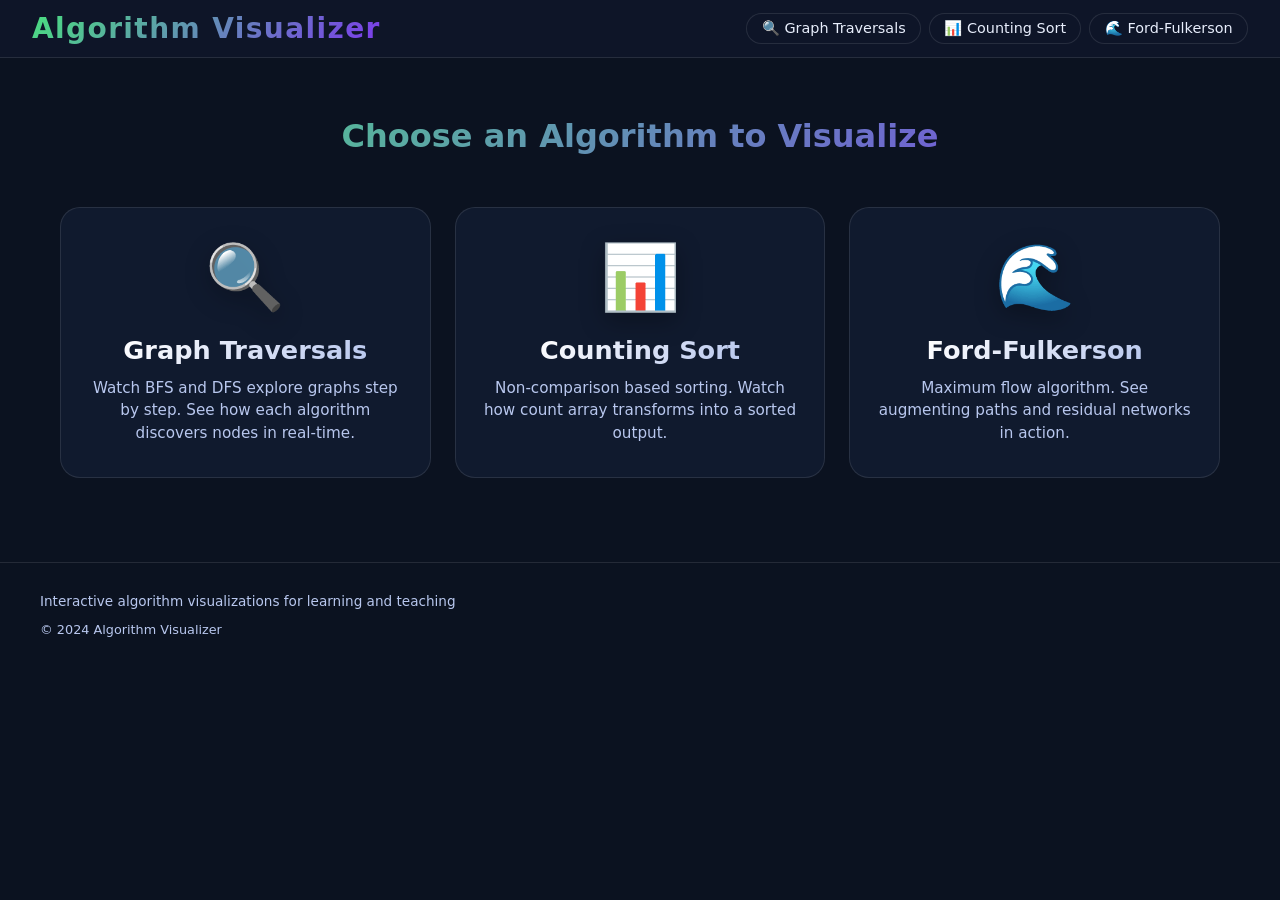
==== index.html @ 4090ae4c "Добавляю пока то, что работает" ====
<!DOCTYPE html>
<html lang="en">
<head>
  <meta charset="UTF-8">
  <meta name="viewport" content="width=device-width, initial-scale=1.0">
  <title>Algorithm Visualizer - Home</title>
  <link rel="stylesheet" href="css/main.css">
</head>
<body>
  <header class="header">
    <h1>Algorithm Visualizer</h1>
    <div class="nav-container"></div>
  </header>

  <main class="main main--home">
    <h2>Choose an Algorithm to Visualize</h2>
    
    <div class="algorithm-grid">
      <a href="pages/graph.html" class="algorithm-card">
        <div class="algorithm-icon">🔍</div>
        <div class="algorithm-title">Graph Traversals</div>
        <div class="algorithm-description">
          Watch BFS and DFS explore graphs step by step. 
          See how each algorithm discovers nodes in real-time.
        </div>
      </a>
      
      <a href="pages/counting.html" class="algorithm-card">
        <div class="algorithm-icon">📊</div>
        <div class="algorithm-title">Counting Sort</div>
        <div class="algorithm-description">
          Non-comparison based sorting. Watch how count array 
          transforms into a sorted output.
        </div>
      </a>
      
      <a href="pages/ford-fulkerson.html" class="algorithm-card">
        <div class="algorithm-icon">🌊</div>
        <div class="algorithm-title">Ford-Fulkerson</div>
        <div class="algorithm-description">
          Maximum flow algorithm. See augmenting paths 
          and residual networks in action.
        </div>
      </a>
    </div>
  </main>

  <footer class="footer">
    <div class="footer-inner">
      <p>Interactive algorithm visualizations for learning and teaching</p>
      <p style="font-size: 0.8rem; margin-top: 8px;">© 2024 Algorithm Visualizer</p>
    </div>
  </footer>

  <script src="js/core/navigation.js"></script>
</body>
</html>
---- css/main.css ----
:root {
  /* Цветовая схема (из counting.css) */
  --bg: #0b1220;
  --panel: #101a2e;
  --panel2: #0f1930;
  --text: #e8eefc;
  --muted: #b8c7ee;
  --border: rgba(255,255,255,.10);
  
  /* Акцентные цвета */
  --primary: #4f7cff;
  --primary-hover: #6aa0ff;
  --success: #34d399;
  --warning: #ffcc66;
  --danger: #fb7185;
  --accent: #a78bfa;
  
  --shadow: 0 16px 40px rgba(0,0,0,.35);
}

* { box-sizing: border-box; }
html, body { height: 100%; }

body {
  margin: 0;
  font-family: ui-sans-serif, system-ui, -apple-system, sans-serif;
  background: var(--bg);
  color: var(--text);
}

/* ===== ШАПКА И НАВИГАЦИЯ ===== */
.header {
  padding: 0.75rem 2rem;
  background: rgba(15, 23, 42, 0.9);
  border-bottom: 1px solid var(--border);
  backdrop-filter: blur(10px);
  display: flex;
  flex-wrap: wrap;
  align-items: center;
  justify-content: space-between;
  gap: 1rem;
}

.header h1 {
  font-size: 1.75rem;
  letter-spacing: 0.05em;
  margin: 0;
  background: linear-gradient(135deg, #4ade80, #7c3aed);
  -webkit-background-clip: text;
  -webkit-text-fill-color: transparent;
  background-clip: text;
}

.nav {
  display: flex;
  flex-wrap: wrap;
  gap: 0.5rem;
}

.nav-link {
  text-decoration: none;
  font-size: 0.9rem;
  padding: 0.4rem 0.9rem;
  border-radius: 999px;
  border: 1px solid var(--border);
  color: var(--text);
  background: rgba(15, 23, 42, 0.6);
  transition: all 0.12s ease;
}

.nav-link:hover {
  background: rgba(48, 51, 55, 0.9);
  transform: translateY(-1px);
  border-color: rgba(255,255,255,.2);
}

.nav-link--active {
  background: linear-gradient(135deg, #4ade80, #7c3aed);
  border-color: transparent;
}

/* ===== КОНТРОЛЫ ВОСПРОИЗВЕДЕНИЯ ===== */
.playback-controls {
  background: linear-gradient(180deg, rgba(255,255,255,.04), rgba(255,255,255,.02));
  border: 1px solid var(--border);
  border-radius: 14px;
  padding: 14px;
  box-shadow: var(--shadow);
  margin-bottom: 1rem;
}

.controls-row {
  display: flex;
  gap: 10px;
  flex-wrap: wrap;
  align-items: center;
}

.controls-row-playback {
  flex-wrap: nowrap;
  align-items: center;
}

/* Кнопки с иконками */
.icon-btn {
  width: 44px;
  height: 44px;
  display: flex;
  align-items: center;
  justify-content: center;
  padding: 8px;
}

.icon-btn svg {
  width: 28px;
  height: 28px;
  fill: currentColor;
}

/* Базовый стиль кнопок */
.btn {
  cursor: pointer;
  border-radius: 12px;
  border: 1px solid var(--border);
  padding: 10px 14px;
  background: rgba(255,255,255,.06);
  color: var(--text);
  font-weight: 600;
  transition: all 0.15s ease;
}

.btn:hover:not(:disabled) {
  background: rgba(255,255,255,.12);
  transform: translateY(-1px);
}

.btn:active:not(:disabled) {
  transform: translateY(1px);
}

.btn:disabled {
  opacity: 0.5;
  cursor: not-allowed;
}

/* ===== КОМПОНЕНТ УПРАВЛЕНИЯ СКОРОСТЬЮ ===== */
.speed-control {
  display: flex;
  align-items: center;
  gap: 12px;
  margin-left: 8px;
}

.speed-label {
  display: flex;
  align-items: center;
  gap: 8px;
  color: var(--muted);
  font-weight: 600;
  white-space: nowrap;
}

.speed-value {
  color: var(--text);
  background: rgba(255,255,255,.1);
  padding: 4px 8px;
  border-radius: 6px;
  font-size: 0.9rem;
}

.speed-slider {
  width: 120px;
  accent-color: var(--primary);
}

/* ===== ПОЛЯ ВВОДА ===== */
.input-field {
  padding: 8px 12px;
  border: 1px solid var(--border);
  border-radius: 8px;
  background: rgba(0,0,0,.2);
  color: var(--text);
  font-size: 0.9rem;
  flex: 1;
  min-width: 200px;
}

.input-field:focus {
  outline: none;
  border-color: var(--primary);
}

/* ===== ПАНЕЛИ ===== */
.panel {
  background: linear-gradient(180deg, rgba(255,255,255,.03), rgba(255,255,255,.015));
  border: 1px solid var(--border);
  border-radius: 14px;
  padding: 16px;
  box-shadow: var(--shadow);
}

.panel-header {
  display: flex;
  justify-content: space-between;
  align-items: center;
  margin-bottom: 12px;
}

.panel-header h2 {
  margin: 0;
  font-size: 1.1rem;
  color: #d8e5ff;
}

/* ===== ЛЕГЕНДА ===== */
.legend {
  display: flex;
  gap: 16px;
  flex-wrap: wrap;
  color: var(--muted);
  font-size: 0.85rem;
}

.legend-item {
  display: flex;
  align-items: center;
  gap: 6px;
}

.swatch {
  width: 12px;
  height: 12px;
  border-radius: 4px;
  border: 1px solid var(--border);
}

/* Цвета для разных состояний */
.swatch-active { background: var(--warning); }
.swatch-calc { background: var(--accent); }
.swatch-place { background: var(--success); }
.swatch-filled { background: var(--primary); }

/* ===== БЕЙДЖ ФАЗЫ ===== */
.phase-badge {
  font-size: 0.85rem;
  padding: 4px 12px;
  border-radius: 999px;
  border: 1px solid var(--border);
  background: rgba(255,255,255,.05);
  color: var(--muted);
}

.phase-badge.phase1 { 
  color: #ffe3a7; 
  border-color: rgba(255,204,102,.35); 
  background: rgba(255,204,102,.12); 
}

.phase-badge.phase2 { 
  color: #e9ddff; 
  border-color: rgba(167,139,250,.40); 
  background: rgba(167,139,250,.12); 
}

.phase-badge.phase3 { 
  color: #caffea; 
  border-color: rgba(52,211,153,.38); 
  background: rgba(52,211,153,.12); 
}

.phase-badge.done { 
  color: #cfe3ff; 
  border-color: rgba(79,124,255,.40); 
  background: rgba(79,124,255,.12); 
}

/* ===== ОБЛАСТЬ ВИЗУАЛИЗАЦИИ ===== */
.viz-area {
  background: linear-gradient(180deg, rgba(255,255,255,.02), rgba(0,0,0,.10));
  border-radius: 12px;
  border: 1px dashed var(--border);
  padding: 12px;
}

.viz-svg {
  width: 100%;
  height: auto;
  display: block;
}

/* ===== ТЕКСТОВЫЕ ПОДСКАЗКИ ===== */
.calc-line {
  min-height: 24px;
  padding: 12px 8px 8px;
  color: var(--muted);
  font-size: 0.9rem;
  font-family: 'Monaco', 'Menlo', monospace;
}

.calc-line strong {
  color: var(--text);
  background: rgba(255,255,255,.1);
  padding: 2px 6px;
  border-radius: 4px;
}

/* ===== ПАНЕЛЬ ПОЯСНЕНИЙ ===== */
.explanation-panel {
  background: rgba(255,255,255,.02);
  border-radius: 14px;
  padding: 16px;
  margin-top: 1rem;
}

.explanation-panel h2 {
  font-size: 1.1rem;
  margin-top: 0;
  margin-bottom: 12px;
  color: #d8e5ff;
}

.notes {
  margin: 0 0 0 20px;
  color: var(--muted);
  line-height: 1.6;
}

.notes li {
  margin-bottom: 8px;
}

.notes strong {
  color: var(--text);
}

/* ===== ФУТЕР ===== */
.footer {
  padding: 16px 24px;
  color: var(--muted);
  border-top: 1px solid var(--border);
  margin-top: 2rem;
}

.footer-inner {
  max-width: 1200px;
  margin: 0 auto;
  font-size: 0.85rem;
}

/* ===== АНИМАЦИИ ===== */
@keyframes pulse {
  0% { transform: scale(1); }
  50% { transform: scale(1.2); fill: var(--warning); }
  100% { transform: scale(1); }
}

.cell-text.highlight {
  animation: pulse 0.3s ease-out;
  fill: var(--warning) !important;
  font-weight: bold;
}

@keyframes float-down {
  0% { opacity: 1; transform: translateY(0); }
  80% { opacity: 1; transform: translateY(25px); }
  100% { opacity: 0; transform: translateY(35px); }
}

.floating-plus {
  position: fixed;
  color: var(--warning);
  font-size: 24px;
  font-weight: bold;
  text-shadow: 0 0 10px rgba(0,0,0,.5);
  pointer-events: none;
  z-index: 9999;
  animation: float-down 0.5s linear forwards;
}

/* ===== АДАПТИВНОСТЬ ===== */
@media (max-width: 720px) {
  .header {
    padding: 0.5rem 1rem;
  }
  
  .header h1 {
    font-size: 1.25rem;
  }
  
  .controls-row-playback {
    flex-wrap: wrap;
  }
  
  .speed-control {
    flex-wrap: wrap;
    margin-left: 0;
  }
  
  .speed-slider {
    width: 100%;
  }
}

/* ===== ГЛАВНАЯ СТРАНИЦА ===== */
.main--home {
  align-items: center;
  text-align: center;
  padding: 2rem;
}

.main--home h2 {
  margin-bottom: 2rem;
  font-size: 2rem;
  background: linear-gradient(135deg, #4ade80, #7c3aed);
  -webkit-background-clip: text;
  -webkit-text-fill-color: transparent;
  background-clip: text;
}

.algorithm-grid {
  display: grid;
  grid-template-columns: repeat(auto-fit, minmax(280px, 1fr));
  gap: 24px;
  max-width: 1200px;
  margin: 0 auto;
  padding: 20px;
}

.algorithm-card {
  background: var(--panel);
  border: 1px solid var(--border);
  border-radius: 20px;
  padding: 32px 24px;
  text-decoration: none;
  color: var(--text);
  transition: all 0.3s ease;
  display: flex;
  flex-direction: column;
  align-items: center;
  text-align: center;
}

.algorithm-card:hover {
  transform: translateY(-6px);
  border-color: var(--primary);
  box-shadow: 0 20px 40px rgba(79, 124, 255, 0.2);
  background: linear-gradient(145deg, var(--panel), #1a2a42);
}

.algorithm-icon {
  font-size: 64px;
  margin-bottom: 20px;
  filter: drop-shadow(0 8px 12px rgba(0,0,0,0.3));
}

.algorithm-title {
  font-size: 1.6rem;
  font-weight: 600;
  margin-bottom: 12px;
  background: linear-gradient(135deg, #fff, #b8c7ee);
  -webkit-background-clip: text;
  -webkit-text-fill-color: transparent;
  background-clip: text;
}

.algorithm-description {
  color: var(--muted);
  font-size: 0.95rem;
  line-height: 1.5;
}

/* Адаптивность для главной */
@media (max-width: 768px) {
  .main--home {
    padding: 1rem;
  }
  
  .main--home h2 {
    font-size: 1.5rem;
  }
  
  .algorithm-grid {
    grid-template-columns: 1fr;
    gap: 16px;
  }
  
  .algorithm-card {
    padding: 24px 16px;
  }
  
  .algorithm-icon {
    font-size: 48px;
  }
  
  .algorithm-title {
    font-size: 1.3rem;
  }
}
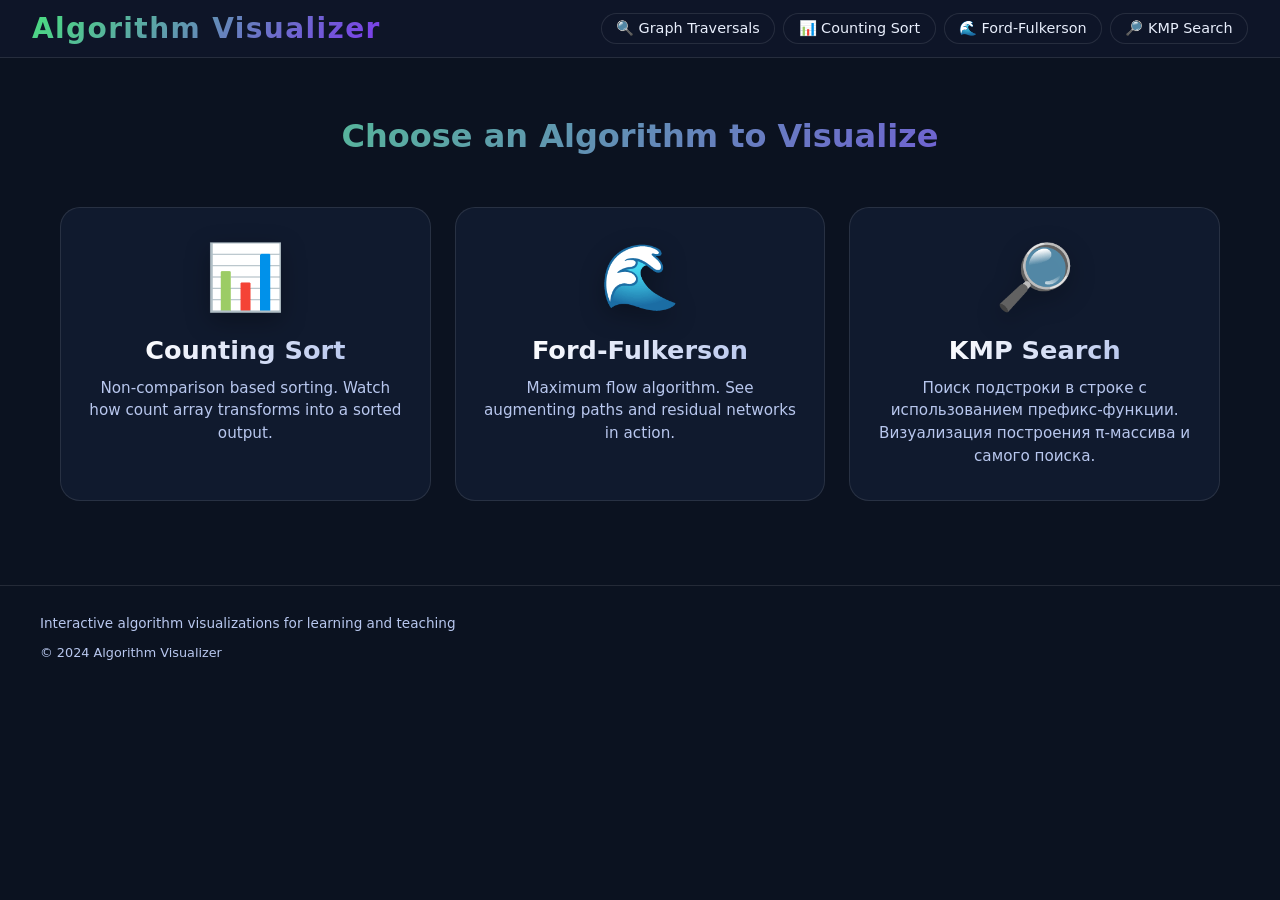
==== commit 234b1237: "начало КМП" ====
--- a/index.html
+++ b/index.html
@@ -16,14 +16,6 @@
     <h2>Choose an Algorithm to Visualize</h2>
     
     <div class="algorithm-grid">
-      <a href="pages/graph.html" class="algorithm-card">
-        <div class="algorithm-icon">🔍</div>
-        <div class="algorithm-title">Graph Traversals</div>
-        <div class="algorithm-description">
-          Watch BFS and DFS explore graphs step by step. 
-          See how each algorithm discovers nodes in real-time.
-        </div>
-      </a>
       
       <a href="pages/counting.html" class="algorithm-card">
         <div class="algorithm-icon">📊</div>
@@ -42,6 +34,16 @@
           and residual networks in action.
         </div>
       </a>
+
+      <a href="pages/kmp.html" class="algorithm-card">
+        <div class="algorithm-icon">🔎</div>
+        <div class="algorithm-title">KMP Search</div>
+        <div class="algorithm-description">
+          Поиск подстроки в строке с использованием префикс-функции. 
+          Визуализация построения π-массива и самого поиска.
+        </div>
+      </a>
+      
     </div>
   </main>
 
--- a/css/main.css
+++ b/css/main.css
@@ -49,6 +49,11 @@
   -webkit-background-clip: text;
   -webkit-text-fill-color: transparent;
   background-clip: text;
+}
+
+.nav-container {
+    display: flex;
+    align-items: center;
 }
 
 .nav {
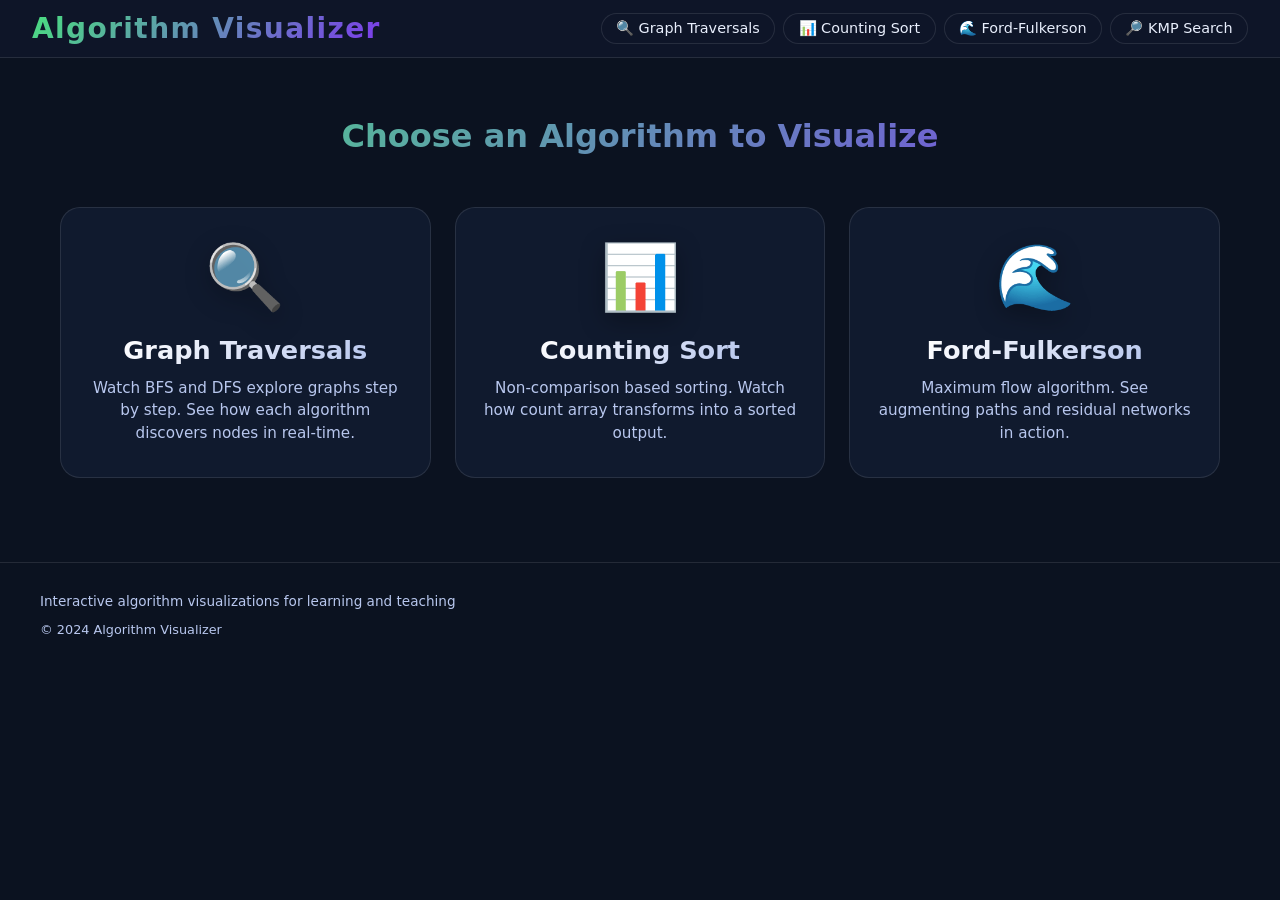
==== commit ab70fc74: "Форд-Фалкерсон, надо доработать рёбра" ====
--- a/index.html
+++ b/index.html
@@ -16,6 +16,14 @@
     <h2>Choose an Algorithm to Visualize</h2>
     
     <div class="algorithm-grid">
+      <a href="pages/graph.html" class="algorithm-card">
+        <div class="algorithm-icon">🔍</div>
+        <div class="algorithm-title">Graph Traversals</div>
+        <div class="algorithm-description">
+          Watch BFS and DFS explore graphs step by step. 
+          See how each algorithm discovers nodes in real-time.
+        </div>
+      </a>
       
       <a href="pages/counting.html" class="algorithm-card">
         <div class="algorithm-icon">📊</div>
@@ -34,16 +42,6 @@
           and residual networks in action.
         </div>
       </a>
-
-      <a href="pages/kmp.html" class="algorithm-card">
-        <div class="algorithm-icon">🔎</div>
-        <div class="algorithm-title">KMP Search</div>
-        <div class="algorithm-description">
-          Поиск подстроки в строке с использованием префикс-функции. 
-          Визуализация построения π-массива и самого поиска.
-        </div>
-      </a>
-      
     </div>
   </main>
 
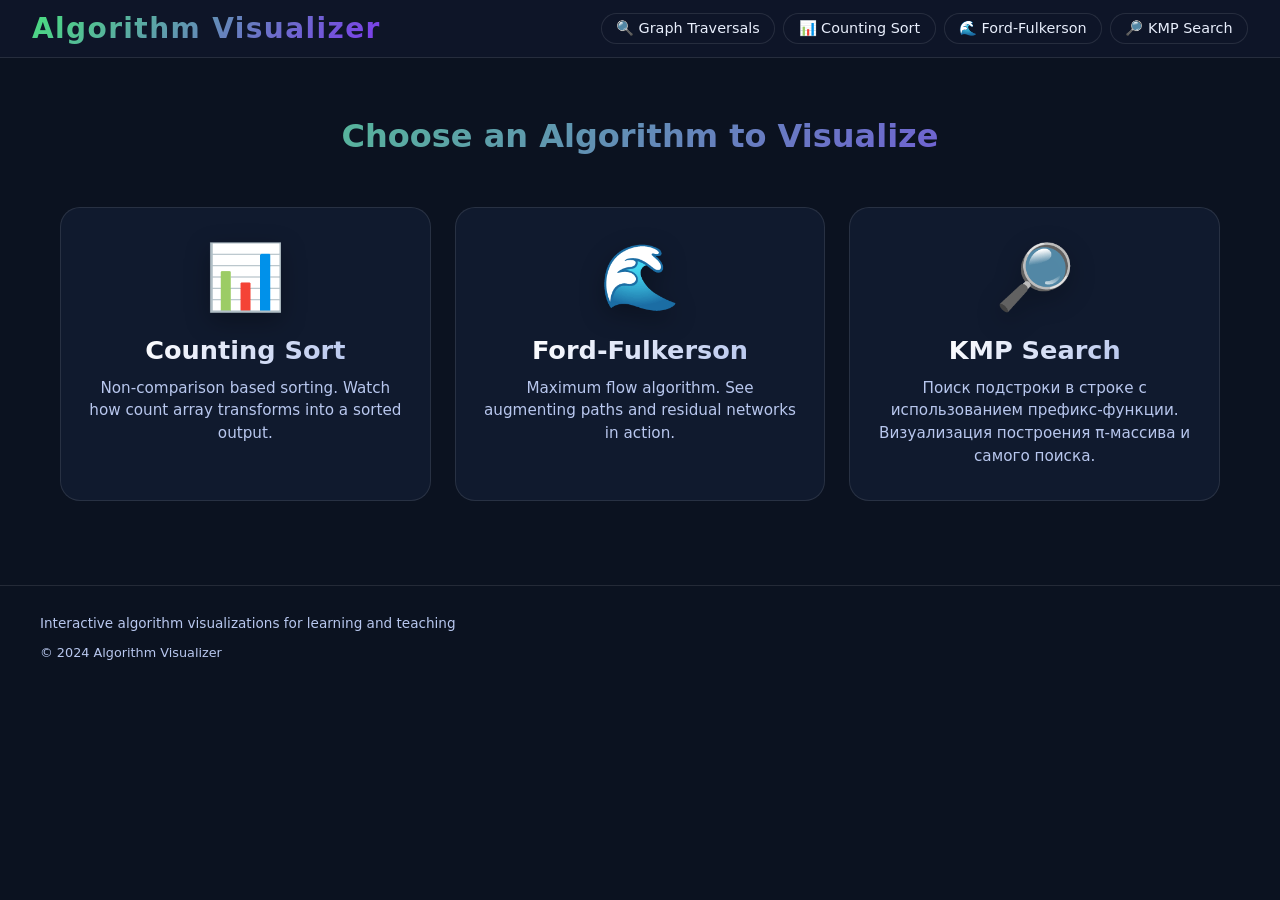
==== commit bfc18aa7: "КМП" ====
--- a/index.html
+++ b/index.html
@@ -16,14 +16,6 @@
     <h2>Choose an Algorithm to Visualize</h2>
     
     <div class="algorithm-grid">
-      <a href="pages/graph.html" class="algorithm-card">
-        <div class="algorithm-icon">🔍</div>
-        <div class="algorithm-title">Graph Traversals</div>
-        <div class="algorithm-description">
-          Watch BFS and DFS explore graphs step by step. 
-          See how each algorithm discovers nodes in real-time.
-        </div>
-      </a>
       
       <a href="pages/counting.html" class="algorithm-card">
         <div class="algorithm-icon">📊</div>
@@ -42,6 +34,16 @@
           and residual networks in action.
         </div>
       </a>
+
+      <a href="pages/kmp.html" class="algorithm-card">
+        <div class="algorithm-icon">🔎</div>
+        <div class="algorithm-title">KMP Search</div>
+        <div class="algorithm-description">
+          Поиск подстроки в строке с использованием префикс-функции. 
+          Визуализация построения π-массива и самого поиска.
+        </div>
+      </a>
+      
     </div>
   </main>
 
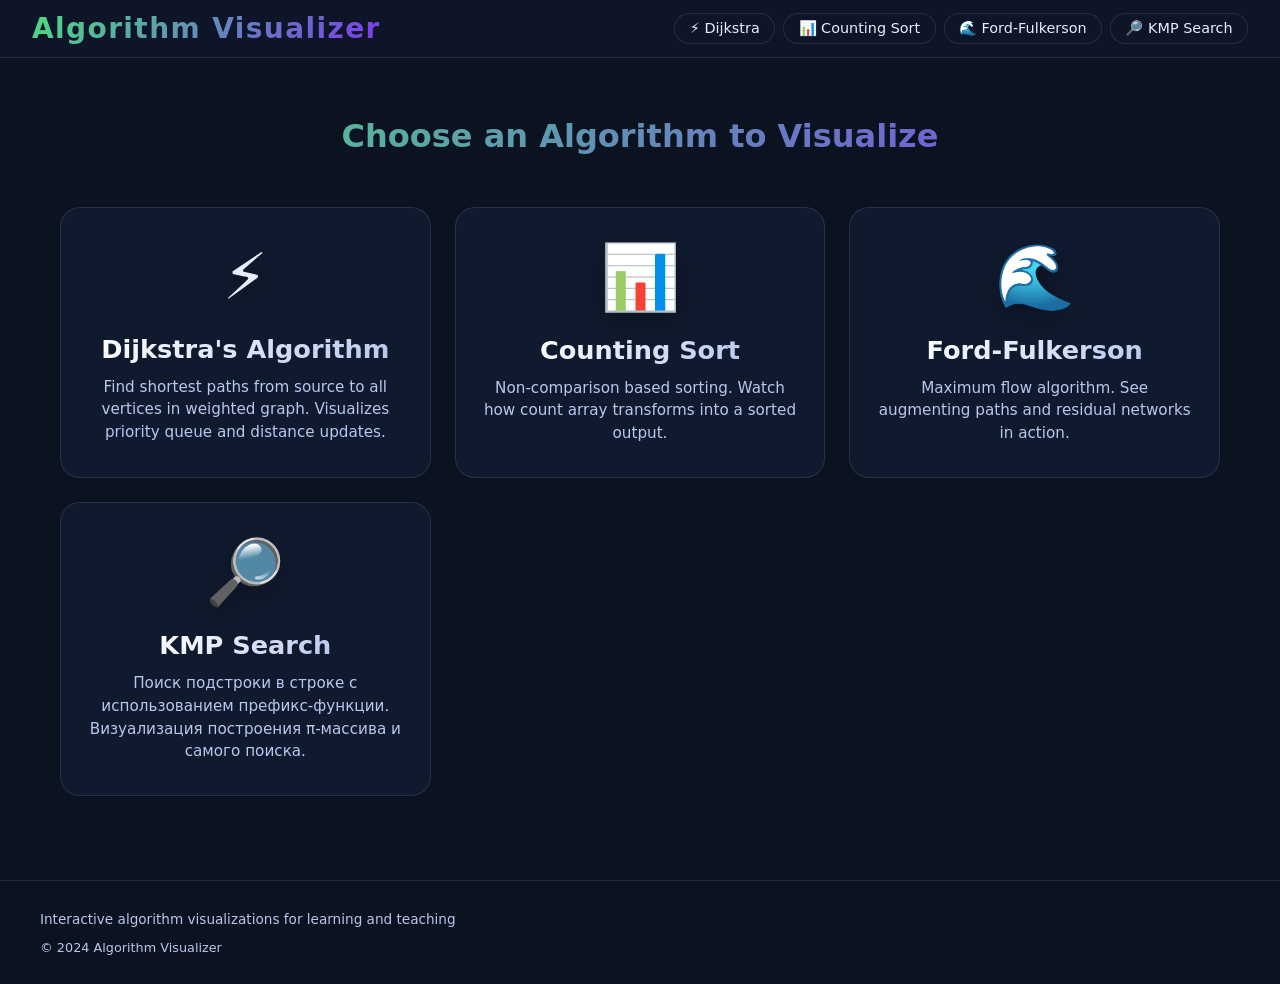
==== commit f77a0cc8: "Дейкстра как есть" ====
--- a/index.html
+++ b/index.html
@@ -16,7 +16,16 @@
     <h2>Choose an Algorithm to Visualize</h2>
     
     <div class="algorithm-grid">
-      
+
+      <a href="pages/dijkstra.html" class="algorithm-card">
+        <div class="algorithm-icon">⚡</div>
+        <div class="algorithm-title">Dijkstra's Algorithm</div>
+        <div class="algorithm-description">
+          Find shortest paths from source to all vertices in weighted graph.
+          Visualizes priority queue and distance updates.
+        </div>
+      </a>
+            
       <a href="pages/counting.html" class="algorithm-card">
         <div class="algorithm-icon">📊</div>
         <div class="algorithm-title">Counting Sort</div>
